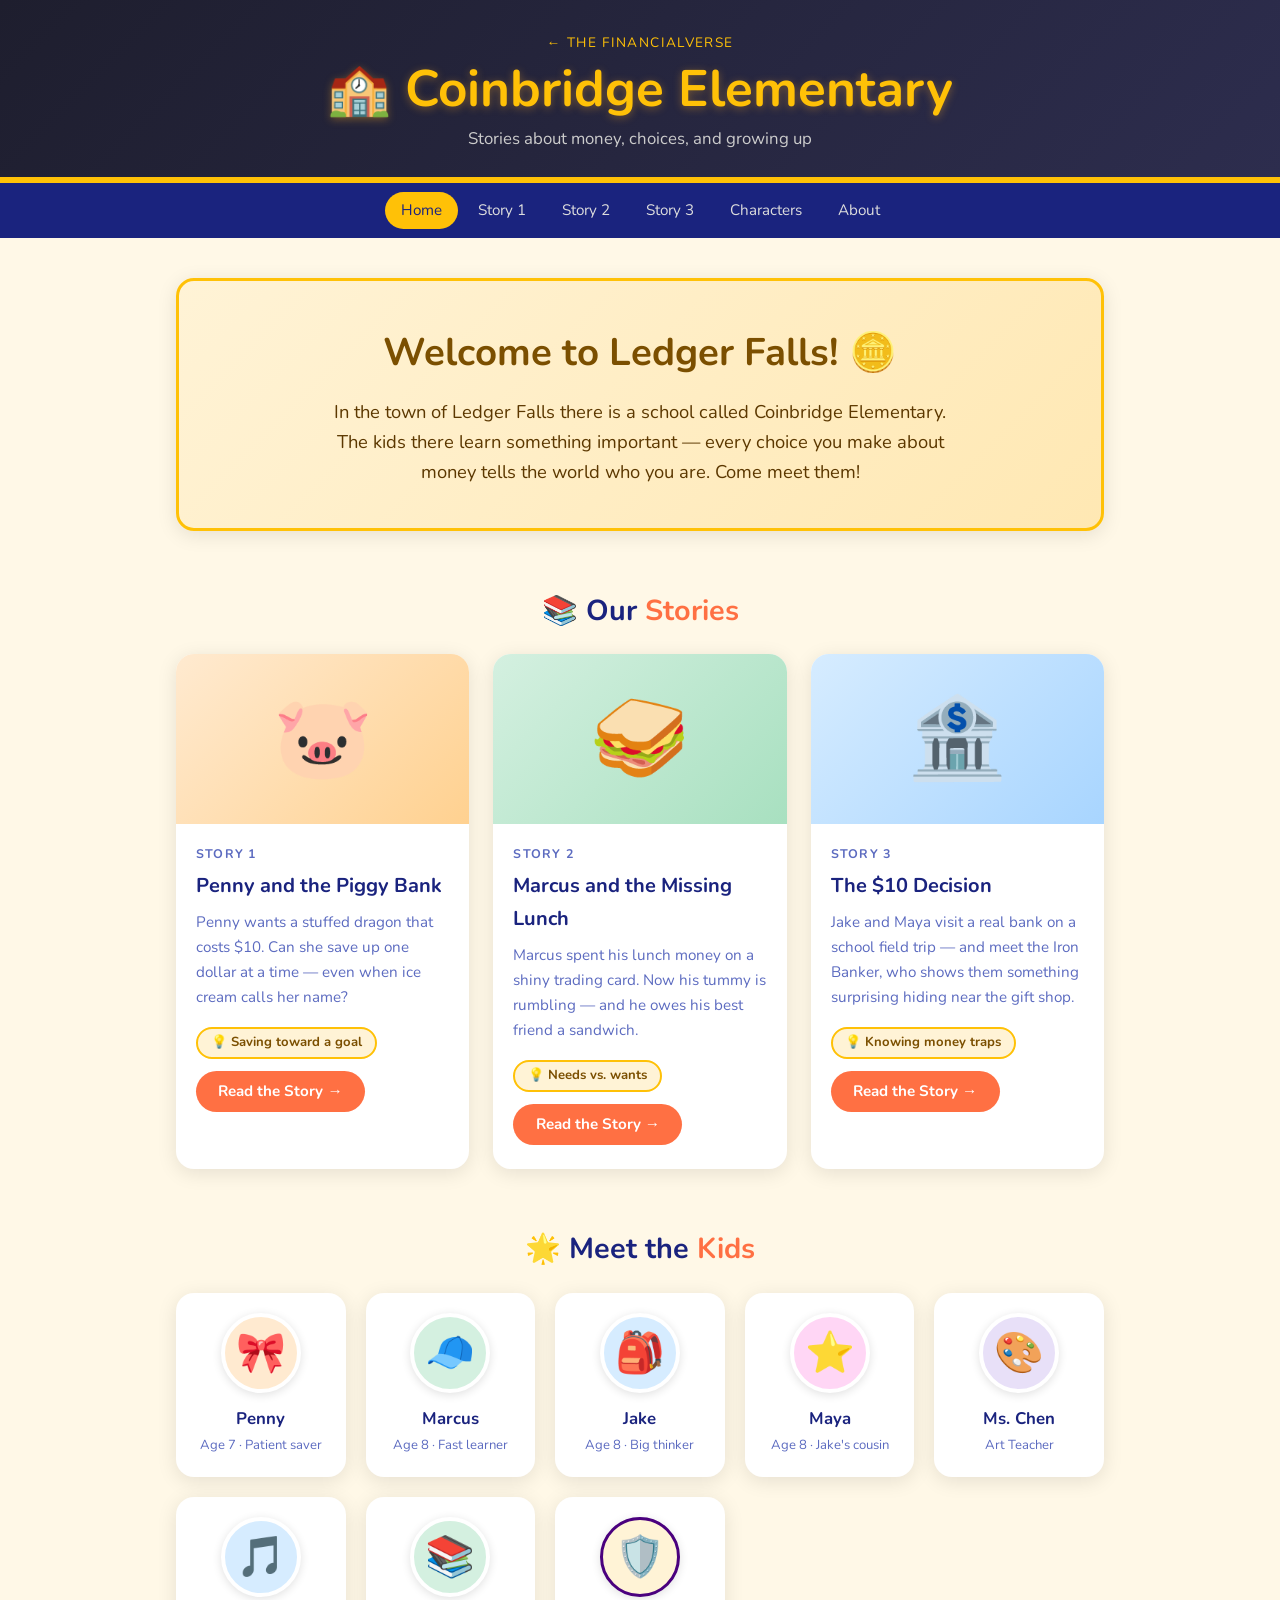
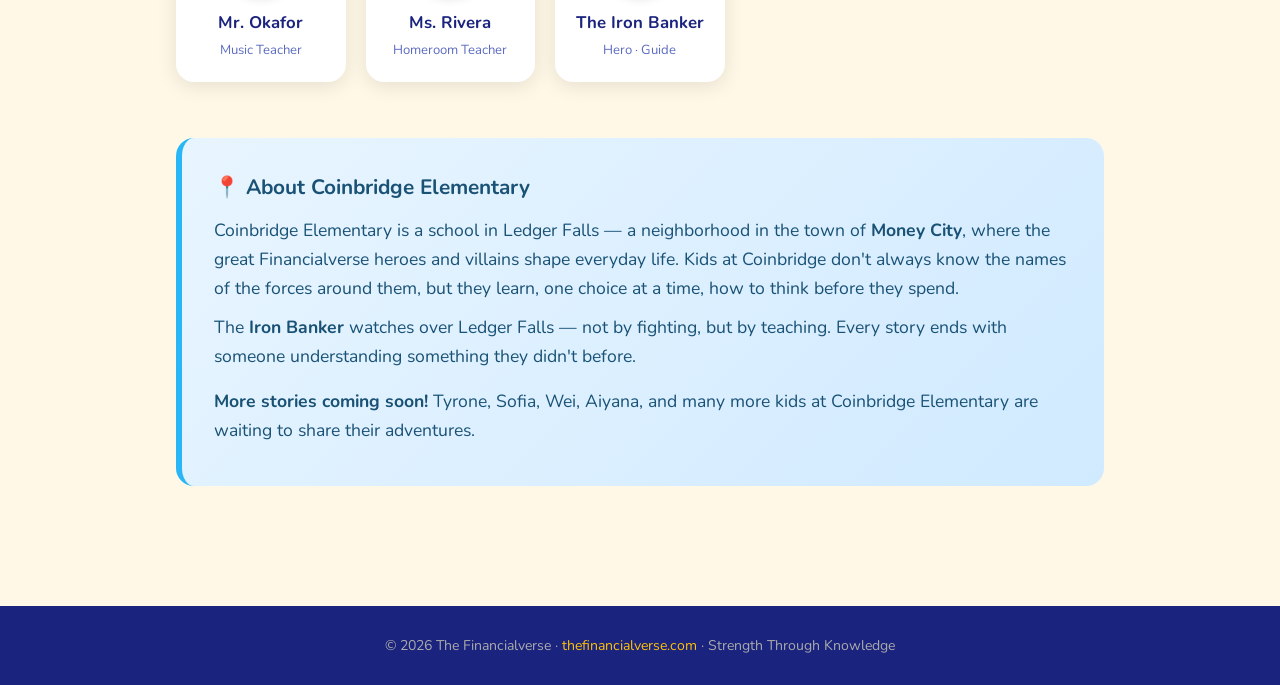
==== index.html @ 848fa271 "Add initial HTML structure for Coinbridge Elementary" ====
<!DOCTYPE html>
<html lang="en">
<head>
  <meta charset="utf-8" />
  <meta name="viewport" content="width=device-width, initial-scale=1" />
  <title>Coinbridge Elementary — The Financialverse for Kids</title>
  <meta name="description" content="Stories about money, choices, and growing up — for kids of all ages. Welcome to Coinbridge Elementary!" />
  <link rel="stylesheet" href="kids.css" />
  <link href="https://fonts.googleapis.com/css2?family=Nunito:wght@400;600;700;800;900&display=swap" rel="stylesheet" />
</head>
<body>

  <!-- HEADER -->
  <header class="site-header">
    <div class="logo-top"><a href="https://thefinancialverse.com">← The Financialverse</a></div>
    <h1>🏫 Coinbridge Elementary</h1>
    <p class="tagline">Stories about money, choices, and growing up</p>
  </header>

  <!-- NAV -->
  <nav class="site-nav">
    <a href="index.html" class="active">Home</a>
    <a href="story01.html">Story 1</a>
    <a href="story02.html">Story 2</a>
    <a href="story03.html">Story 3</a>
    <a href="#characters">Characters</a>
    <a href="#about">About</a>
  </nav>

  <main>

    <!-- HERO -->
    <div class="hero-banner">
      <h2>Welcome to Ledger Falls! 🪙</h2>
      <p>
        In the town of Ledger Falls there is a school called Coinbridge Elementary.
        The kids there learn something important — every choice you make about money
        tells the world who you are. Come meet them!
      </p>
    </div>

    <!-- STORIES -->
    <section id="stories">
      <h2 class="section-title">📚 Our <span>Stories</span></h2>
      <div class="story-grid">

        <div class="story-card">
          <div class="story-card-art orange">🐷</div>
          <div class="story-card-body">
            <div class="story-num">Story 1</div>
            <h3>Penny and the Piggy Bank</h3>
            <p>Penny wants a stuffed dragon that costs $10. Can she save up one dollar at a time — even when ice cream calls her name?</p>
            <span class="lesson-tag">💡 Saving toward a goal</span><br />
            <a class="read-btn" href="story01.html">Read the Story →</a>
          </div>
        </div>

        <div class="story-card">
          <div class="story-card-art green">🥪</div>
          <div class="story-card-body">
            <div class="story-num">Story 2</div>
            <h3>Marcus and the Missing Lunch</h3>
            <p>Marcus spent his lunch money on a shiny trading card. Now his tummy is rumbling — and he owes his best friend a sandwich.</p>
            <span class="lesson-tag">💡 Needs vs. wants</span><br />
            <a class="read-btn" href="story02.html">Read the Story →</a>
          </div>
        </div>

        <div class="story-card">
          <div class="story-card-art blue">🏦</div>
          <div class="story-card-body">
            <div class="story-num">Story 3</div>
            <h3>The $10 Decision</h3>
            <p>Jake and Maya visit a real bank on a school field trip — and meet the Iron Banker, who shows them something surprising hiding near the gift shop.</p>
            <span class="lesson-tag">💡 Knowing money traps</span><br />
            <a class="read-btn" href="story03.html">Read the Story →</a>
          </div>
        </div>

      </div>
    </section>

    <!-- CHARACTERS -->
    <section id="characters">
      <h2 class="section-title">🌟 Meet the <span>Kids</span></h2>
      <div class="character-grid">

        <div class="char-card">
          <div class="char-avatar" style="background:#FFEAD0;">🎀</div>
          <h4>Penny</h4>
          <div class="char-role">Age 7 · Patient saver</div>
        </div>

        <div class="char-card">
          <div class="char-avatar" style="background:#D4F0E0;">🧢</div>
          <h4>Marcus</h4>
          <div class="char-role">Age 8 · Fast learner</div>
        </div>

        <div class="char-card">
          <div class="char-avatar" style="background:#D6ECFF;">🎒</div>
          <h4>Jake</h4>
          <div class="char-role">Age 8 · Big thinker</div>
        </div>

        <div class="char-card">
          <div class="char-avatar" style="background:#FFD6F5;">⭐</div>
          <h4>Maya</h4>
          <div class="char-role">Age 8 · Jake's cousin</div>
        </div>

        <div class="char-card">
          <div class="char-avatar" style="background:#E8E0F8;">🎨</div>
          <h4>Ms. Chen</h4>
          <div class="char-role">Art Teacher</div>
        </div>

        <div class="char-card">
          <div class="char-avatar" style="background:#D6ECFF;">🎵</div>
          <h4>Mr. Okafor</h4>
          <div class="char-role">Music Teacher</div>
        </div>

        <div class="char-card">
          <div class="char-avatar" style="background:#D4F0E0;">📚</div>
          <h4>Ms. Rivera</h4>
          <div class="char-role">Homeroom Teacher</div>
        </div>

        <div class="char-card">
          <div class="char-avatar" style="background:#FFF3D6; border: 3px solid #4A007E;">🛡️</div>
          <h4>The Iron Banker</h4>
          <div class="char-role">Hero · Guide</div>
        </div>

      </div>
    </section>

    <!-- ABOUT -->
    <section id="about">
      <div class="about-box">
        <h3>📍 About Coinbridge Elementary</h3>
        <p>
          Coinbridge Elementary is a school in Ledger Falls — a neighborhood in the town of
          <strong>Money City</strong>, where the great Financialverse heroes and villains shape everyday life.
          Kids at Coinbridge don't always know the names of the forces around them, but they learn,
          one choice at a time, how to think before they spend.
        </p>
        <p>
          The <strong>Iron Banker</strong> watches over Ledger Falls — not by fighting, but by teaching.
          Every story ends with someone understanding something they didn't before.
        </p>
        <p style="margin-top:1rem;">
          <strong>More stories coming soon!</strong> Tyrone, Sofia, Wei, Aiyana, and many more
          kids at Coinbridge Elementary are waiting to share their adventures.
        </p>
      </div>
    </section>

  </main>

  <footer class="site-footer">
    <p>© 2026 The Financialverse · <a href="https://thefinancialverse.com">thefinancialverse.com</a> · Strength Through Knowledge</p>
  </footer>

</body>
</html>
---- kids.css ----
/* kids.css — kids.thefinancialverse.com
   Style: warm, cheerful, readable for ages 5–8
   Fonts: Nunito (Google Fonts)
*/

* { box-sizing: border-box; margin: 0; padding: 0; }

:root {
  --bg:       #FFF8E7;
  --bg-warm:  #FFF3D6;
  --orange:   #FF7043;
  --green:    #66BB6A;
  --blue:     #29B6F6;
  --gold:     #FFC107;
  --navy:     #1A237E;
  --dark:     #1A237E;
  --text:     #1A237E;
  --text-lt:  #5C6BC0;
  --radius:   18px;
  --shadow:   0 4px 20px rgba(0,0,0,0.10);
}

body {
  font-family: 'Nunito', 'Comic Sans MS', cursive, sans-serif;
  background-color: var(--bg);
  color: var(--text);
  line-height: 1.65;
  font-size: 1.1rem;
}

/* ── HEADER ── */
.site-header {
  background: linear-gradient(135deg, #1E1E2E 0%, #2D2D4E 100%);
  padding: 2rem 1rem 1.5rem;
  text-align: center;
  border-bottom: 6px solid var(--gold);
}
.site-header .logo-top {
  font-size: 0.85rem;
  color: #aaa;
  letter-spacing: 0.1em;
  text-transform: uppercase;
  margin-bottom: 0.4rem;
}
.site-header .logo-top a {
  color: var(--gold);
  text-decoration: none;
}
.site-header h1 {
  font-size: clamp(2rem, 6vw, 3.2rem);
  color: var(--gold);
  text-shadow: 0 2px 8px rgba(245,166,35,0.4);
  line-height: 1.1;
}
.site-header .tagline {
  color: #ccc;
  font-size: 1.05rem;
  margin-top: 0.5rem;
}

/* ── NAV ── */
.site-nav {
  background: var(--dark);
  display: flex;
  flex-wrap: wrap;
  justify-content: center;
  gap: 0.25rem;
  padding: 0.6rem 1rem;
}
.site-nav a {
  color: #ddd;
  text-decoration: none;
  padding: 0.35rem 1rem;
  border-radius: 999px;
  font-size: 0.95rem;
  transition: background 0.2s, color 0.2s;
}
.site-nav a:hover, .site-nav a.active {
  background: var(--gold);
  color: var(--dark);
}

/* ── MAIN LAYOUT ── */
main {
  max-width: 960px;
  margin: 0 auto;
  padding: 2.5rem 1rem 4rem;
}

section { margin-bottom: 3.5rem; }

.section-title {
  font-size: 1.8rem;
  color: var(--dark);
  margin-bottom: 1.25rem;
  text-align: center;
}
.section-title span { color: var(--orange); }

/* ── HERO BANNER ── */
.hero-banner {
  background: linear-gradient(135deg, #FFF3D6 0%, #FFE8B3 100%);
  border-radius: var(--radius);
  padding: 2.5rem 2rem;
  text-align: center;
  border: 3px solid var(--gold);
  box-shadow: var(--shadow);
  margin-bottom: 3.5rem;
}
.hero-banner h2 {
  font-size: clamp(1.6rem, 5vw, 2.4rem);
  color: #7B4F00;
  margin-bottom: 0.75rem;
}
.hero-banner p {
  font-size: 1.15rem;
  color: #5C3800;
  max-width: 620px;
  margin: 0 auto;
}

/* ── STORY CARDS ── */
.story-grid {
  display: grid;
  grid-template-columns: repeat(auto-fill, minmax(270px, 1fr));
  gap: 1.5rem;
}
.story-card {
  background: #fff;
  border-radius: var(--radius);
  box-shadow: var(--shadow);
  overflow: hidden;
  transition: transform 0.2s, box-shadow 0.2s;
  text-decoration: none;
  color: var(--text);
  display: flex;
  flex-direction: column;
}
.story-card:hover {
  transform: translateY(-4px);
  box-shadow: 0 8px 30px rgba(0,0,0,0.15);
}
.story-card-art {
  height: 170px;
  display: flex;
  align-items: center;
  justify-content: center;
  font-size: 5rem;
  line-height: 1;
}
.story-card-art.orange { background: linear-gradient(135deg,#FFEAD0,#FFD190); }
.story-card-art.green  { background: linear-gradient(135deg,#D4F0E0,#A8E0C0); }
.story-card-art.blue   { background: linear-gradient(135deg,#D6ECFF,#A8D5FF); }
.story-card-body {
  padding: 1.25rem 1.25rem 1.5rem;
  flex: 1;
}
.story-num {
  font-size: 0.78rem;
  font-weight: 700;
  letter-spacing: 0.1em;
  text-transform: uppercase;
  color: var(--text-lt);
  margin-bottom: 0.25rem;
}
.story-card-body h3 {
  font-size: 1.25rem;
  margin-bottom: 0.5rem;
  color: var(--dark);
}
.story-card-body p {
  font-size: 0.95rem;
  color: var(--text-lt);
  margin-bottom: 1rem;
}
.lesson-tag {
  display: inline-block;
  background: var(--bg-warm);
  border: 2px solid var(--gold);
  border-radius: 999px;
  padding: 0.2rem 0.8rem;
  font-size: 0.82rem;
  color: #7B4F00;
  font-weight: 700;
}
.read-btn {
  display: inline-block;
  margin-top: 0.75rem;
  background: var(--orange);
  color: #fff;
  padding: 0.5rem 1.4rem;
  border-radius: 999px;
  font-size: 0.95rem;
  font-weight: 700;
  text-decoration: none;
  transition: background 0.2s;
}
.read-btn:hover { background: #e07800; }

/* ── CHARACTER CARDS ── */
.character-grid {
  display: grid;
  grid-template-columns: repeat(auto-fill, minmax(160px, 1fr));
  gap: 1.25rem;
}
.char-card {
  background: #fff;
  border-radius: var(--radius);
  box-shadow: var(--shadow);
  padding: 1.25rem 1rem;
  text-align: center;
}
.char-avatar {
  width: 80px;
  height: 80px;
  border-radius: 50%;
  display: flex;
  align-items: center;
  justify-content: center;
  font-size: 2.5rem;
  margin: 0 auto 0.75rem;
  border: 4px solid #fff;
  box-shadow: 0 2px 10px rgba(0,0,0,0.12);
}
.char-card h4 {
  font-size: 1.05rem;
  margin-bottom: 0.2rem;
  color: var(--dark);
}
.char-card .char-role {
  font-size: 0.82rem;
  color: var(--text-lt);
}

/* ── ABOUT SECTION ── */
.about-box {
  background: linear-gradient(135deg,#E8F5FF,#D0EAFF);
  border-radius: var(--radius);
  padding: 2rem;
  border-left: 6px solid var(--blue);
}
.about-box h3 { color: #1A5276; margin-bottom: 0.75rem; font-size: 1.3rem; }
.about-box p  { color: #1A5276; margin-bottom: 0.6rem; }

/* ── STORY PAGE ── */
.story-header {
  text-align: center;
  padding: 2rem 1rem 1.5rem;
  border-radius: var(--radius);
  margin-bottom: 2.5rem;
}
.story-header .story-num-lg {
  font-size: 0.85rem;
  font-weight: 700;
  letter-spacing: 0.12em;
  text-transform: uppercase;
  margin-bottom: 0.4rem;
}
.story-header h1 {
  font-size: clamp(1.8rem, 6vw, 2.8rem);
  line-height: 1.15;
  margin-bottom: 0.6rem;
}
.story-header .chars-line {
  font-size: 1rem;
  color: var(--text-lt);
}
.story-header .lesson-banner {
  display: inline-block;
  margin-top: 0.75rem;
  background: var(--dark);
  color: var(--gold);
  padding: 0.4rem 1.2rem;
  border-radius: 999px;
  font-size: 0.9rem;
  font-weight: 700;
}

/* color themes per story */
.story-orange .story-header { background: linear-gradient(135deg,#FFEAD0,#FFD190); }
.story-orange .story-header h1 { color: #7B3800; }
.story-orange .story-header .story-num-lg { color: #C06000; }
.story-green  .story-header { background: linear-gradient(135deg,#D4F0E0,#A8DFC0); }
.story-green  .story-header h1 { color: #145A32; }
.story-green  .story-header .story-num-lg { color: #1E8449; }
.story-blue   .story-header { background: linear-gradient(135deg,#D6ECFF,#A8D5FF); }
.story-blue   .story-header h1 { color: #1A3A5C; }
.story-blue   .story-header .story-num-lg { color: #2471A3; }

/* ── STORY PANELS ── */
.panel-list { display: flex; flex-direction: column; gap: 1.5rem; }
.panel {
  display: grid;
  grid-template-columns: 140px 1fr;
  gap: 1.25rem;
  background: #fff;
  border-radius: var(--radius);
  box-shadow: var(--shadow);
  overflow: hidden;
  align-items: stretch;
}
.panel-art {
  display: flex;
  align-items: center;
  justify-content: center;
  font-size: 3rem;
  min-height: 120px;
  padding: 1rem 0.5rem;
}
.panel-art.orange { background: #FFEAD0; }
.panel-art.green  { background: #D4F0E0; }
.panel-art.blue   { background: #D6ECFF; }
.panel-art.shadow { background: #E8E0F0; }
.panel-art.gold   { background: #FFF3D6; }
.panel-body {
  padding: 1.25rem 1.25rem 1.25rem 0;
  display: flex;
  flex-direction: column;
  justify-content: center;
}
.panel-num {
  font-size: 0.75rem;
  font-weight: 700;
  letter-spacing: 0.1em;
  text-transform: uppercase;
  color: var(--text-lt);
  margin-bottom: 0.35rem;
}
.panel-narration {
  font-size: 1.05rem;
  font-style: italic;
  color: #444;
  margin-bottom: 0.6rem;
}
.speech-bubble {
  background: var(--bg-warm);
  border-left: 4px solid var(--gold);
  border-radius: 0 10px 10px 0;
  padding: 0.4rem 0.75rem;
  font-size: 0.95rem;
  color: var(--dark);
  margin-top: 0.35rem;
}
.speech-bubble .speaker {
  font-size: 0.78rem;
  font-weight: 700;
  color: var(--text-lt);
  display: block;
  margin-bottom: 0.15rem;
}
.panel-scene {
  font-size: 0.82rem;
  color: var(--text-lt);
  margin-bottom: 0.5rem;
}

/* ── LESSON CALLOUT ── */
.lesson-callout {
  background: var(--dark);
  color: var(--gold);
  text-align: center;
  border-radius: var(--radius);
  padding: 2rem;
  margin: 2.5rem 0;
  font-size: 1.4rem;
  font-weight: 700;
  line-height: 1.4;
  box-shadow: var(--shadow);
}

/* ── STORY NAV ── */
.story-nav {
  display: flex;
  justify-content: space-between;
  flex-wrap: wrap;
  gap: 1rem;
  margin-top: 2rem;
}
.story-nav a {
  display: inline-block;
  background: var(--orange);
  color: #fff;
  padding: 0.65rem 1.5rem;
  border-radius: 999px;
  text-decoration: none;
  font-weight: 700;
  font-size: 0.95rem;
  transition: background 0.2s;
}
.story-nav a:hover { background: #e07800; }
.story-nav a.back  { background: #888; }
.story-nav a.back:hover { background: #666; }

/* ── FOOTER ── */
.site-footer {
  background: var(--dark);
  color: #aaa;
  text-align: center;
  padding: 1.75rem 1rem;
  font-size: 0.88rem;
}
.site-footer a {
  color: var(--gold);
  text-decoration: none;
}

/* ── RESPONSIVE ── */
@media (max-width: 560px) {
  .panel { grid-template-columns: 90px 1fr; }
  .panel-art { font-size: 2rem; min-height: 90px; }
  .character-grid { grid-template-columns: repeat(auto-fill, minmax(130px, 1fr)); }
}
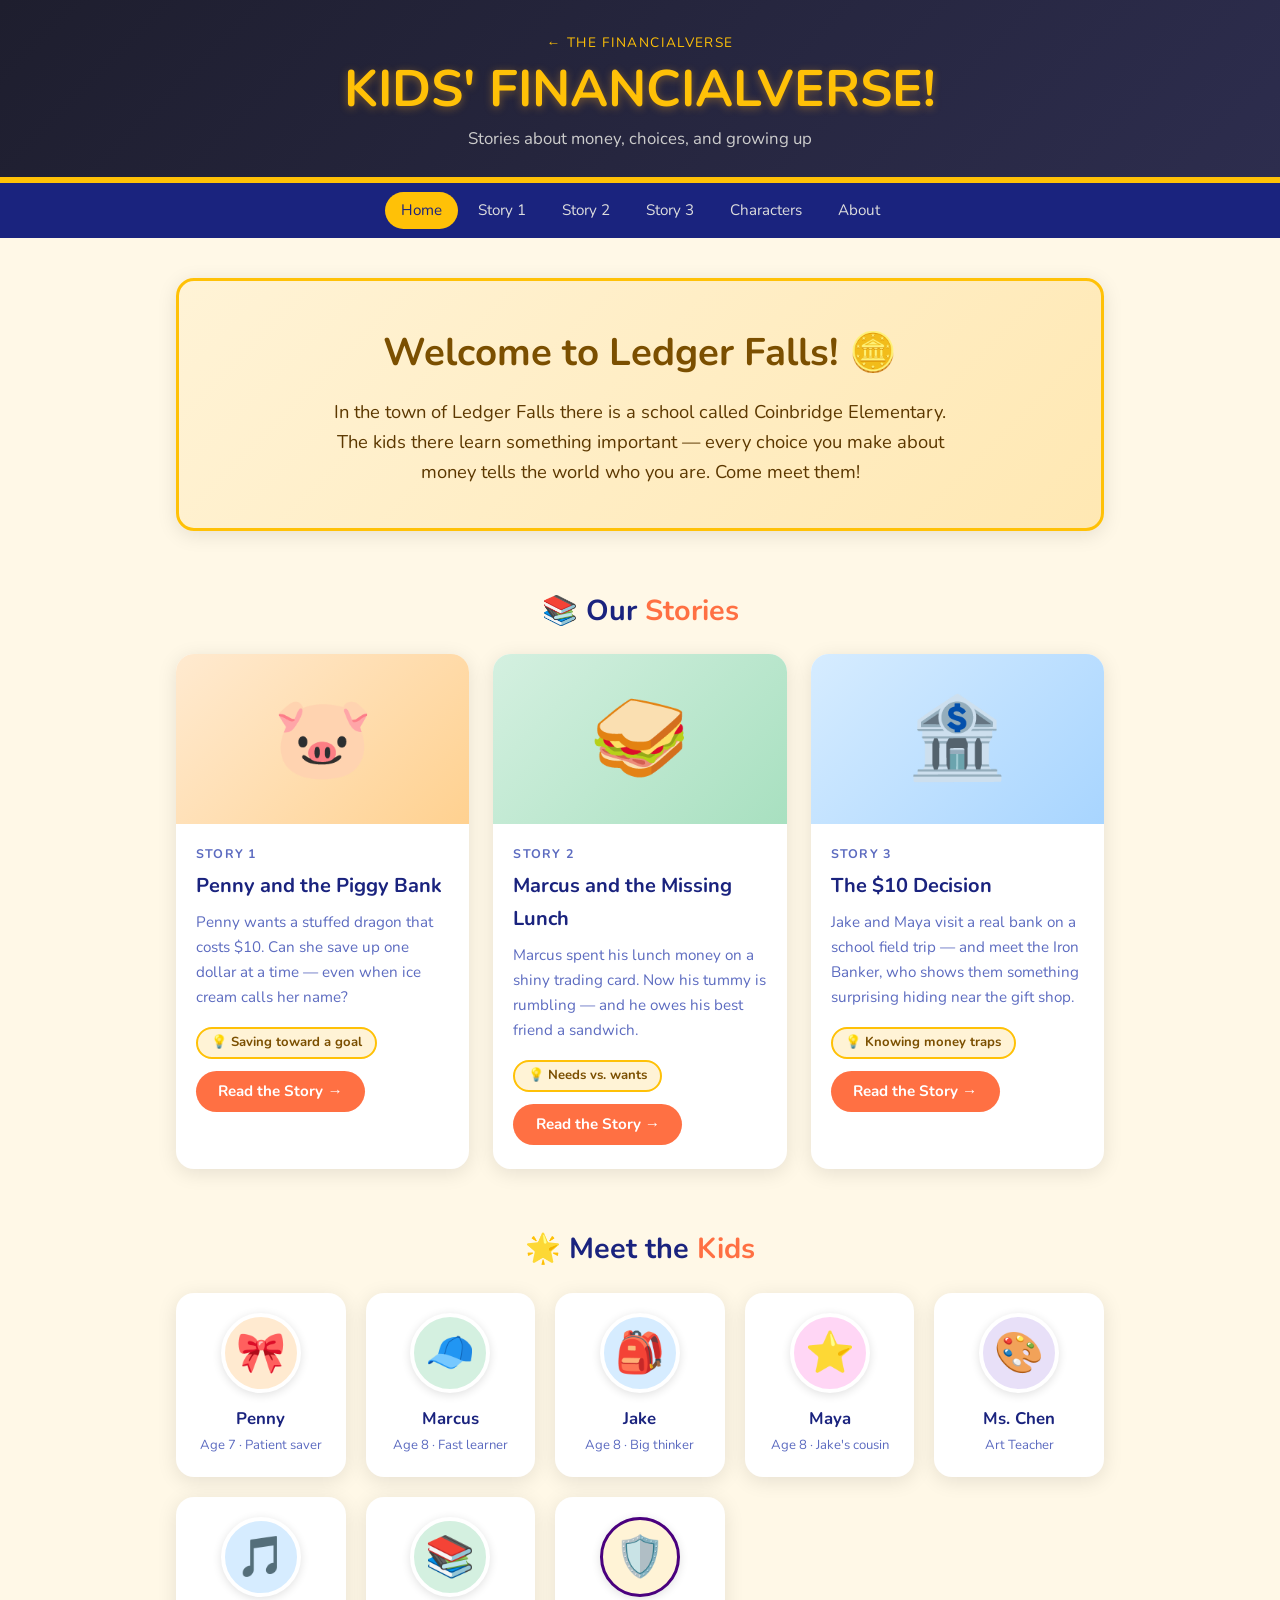
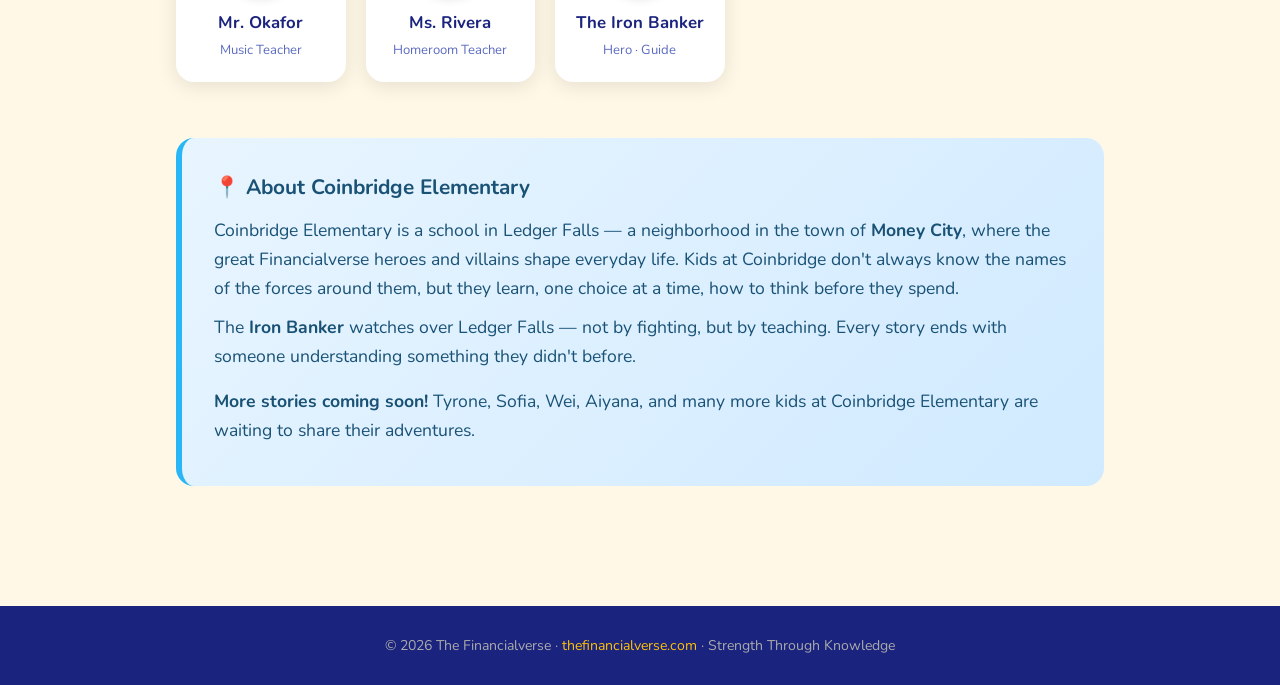
==== commit 5fbc7f2e: "Update index.html" ====
--- a/index.html
+++ b/index.html
@@ -13,7 +13,7 @@
   <!-- HEADER -->
   <header class="site-header">
     <div class="logo-top"><a href="https://thefinancialverse.com">← The Financialverse</a></div>
-    <h1>🏫 Coinbridge Elementary</h1>
+    <h1>KIDS' FINANCIALVERSE!</h1>
     <p class="tagline">Stories about money, choices, and growing up</p>
   </header>
 
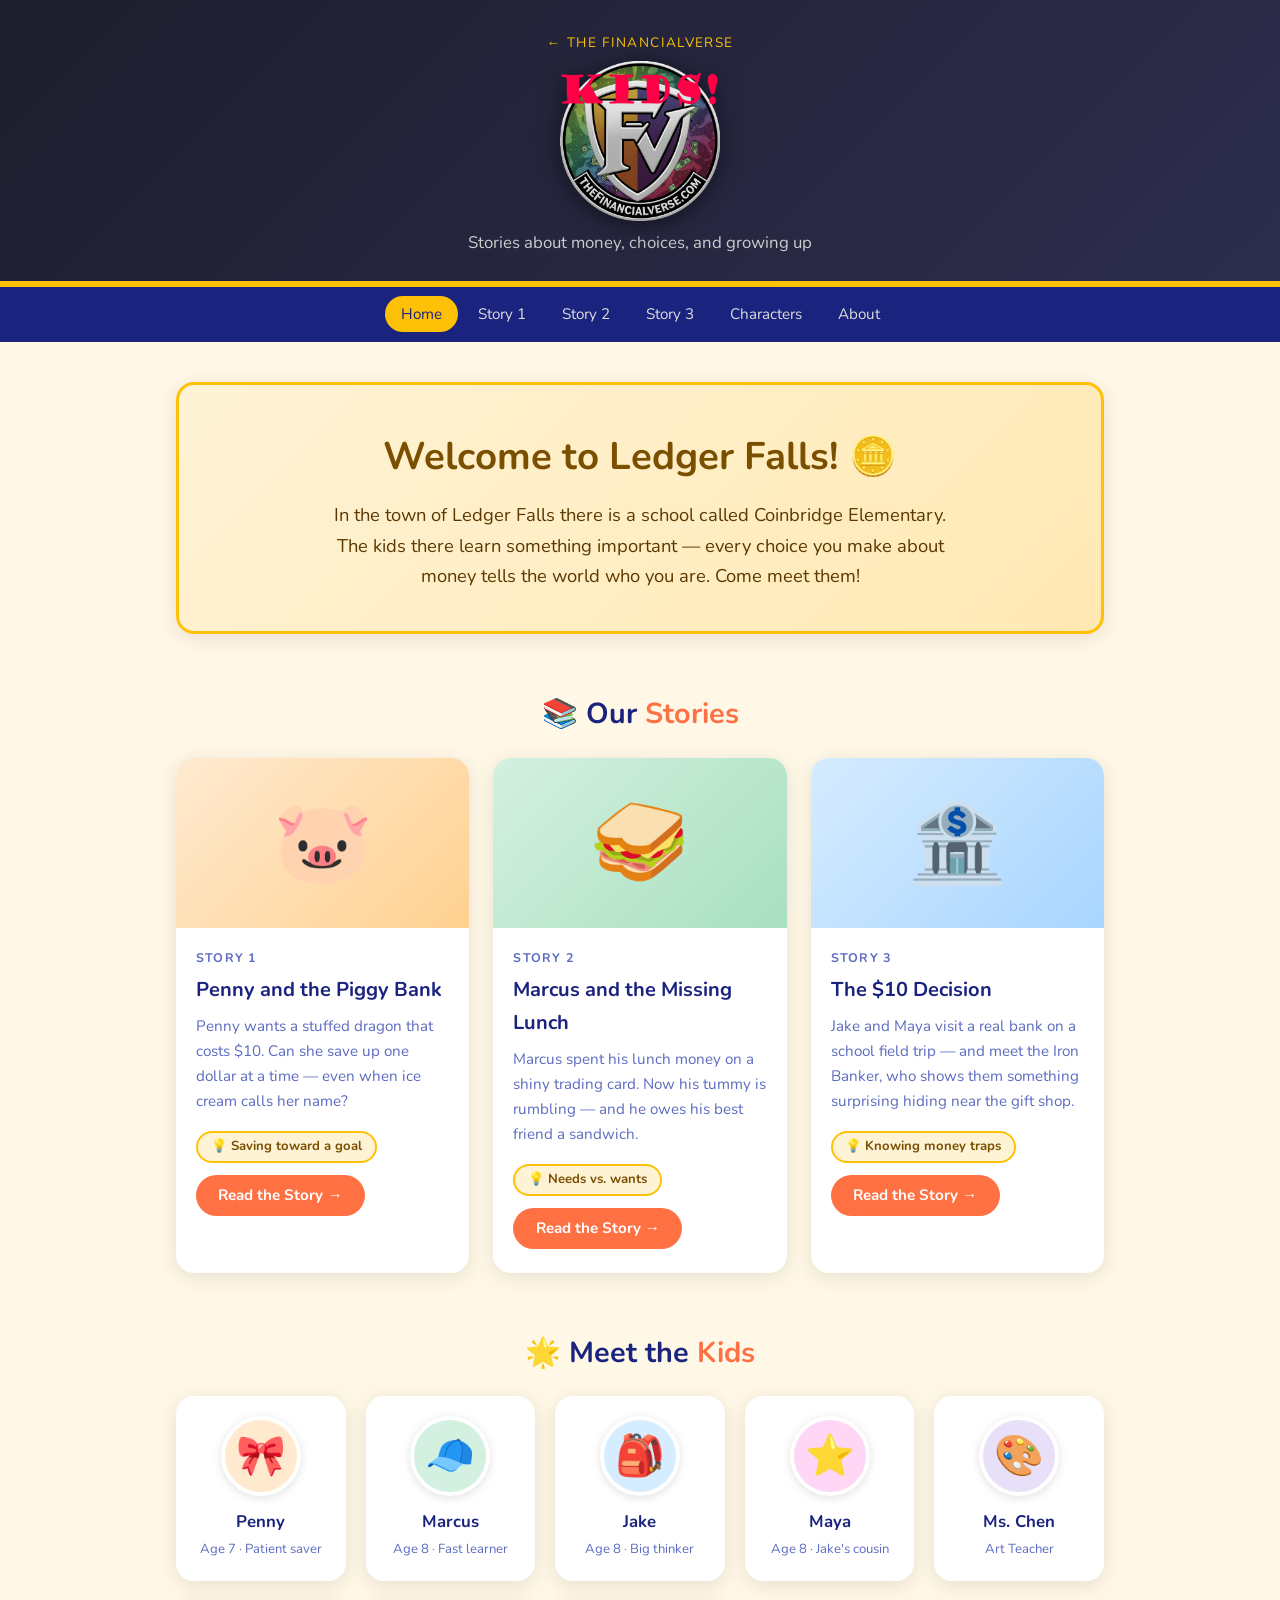
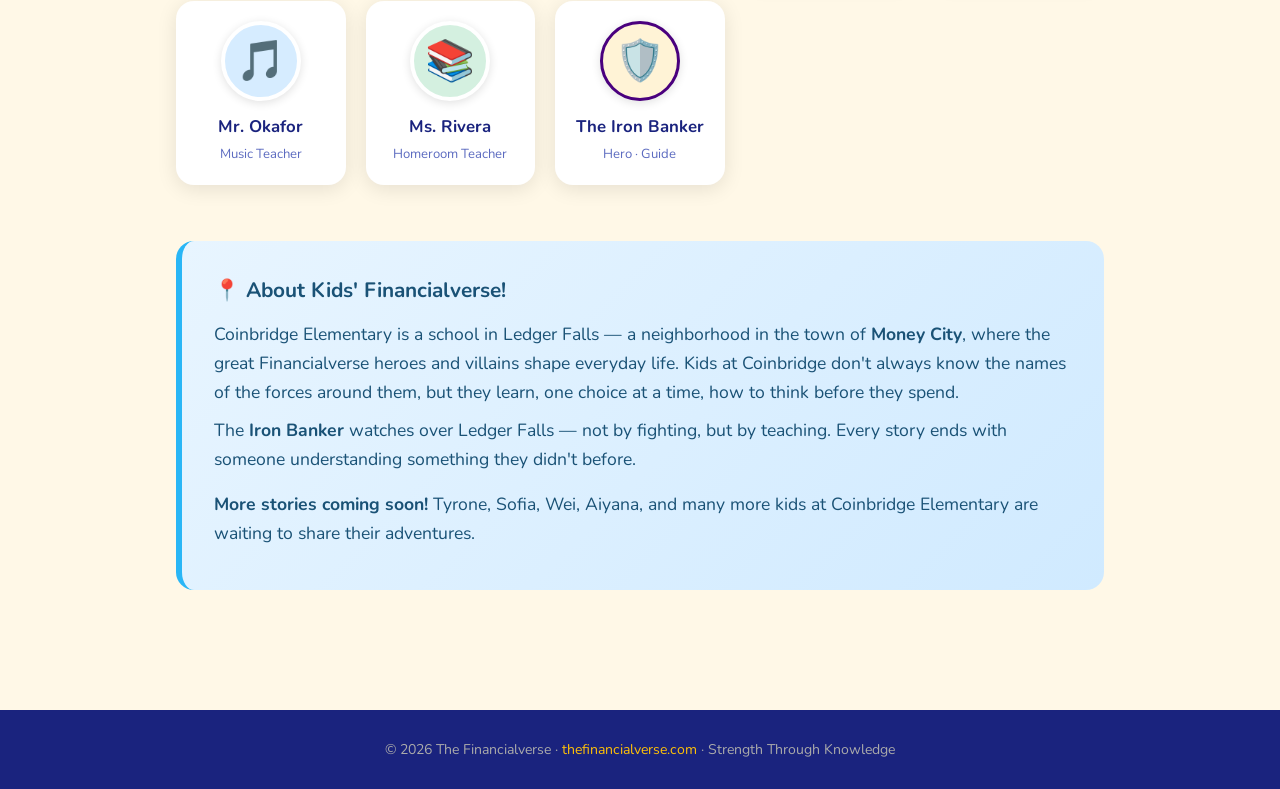
==== commit affc4b60: "Add Kids' Financialverse! logo, favicon, and branding update" ====
--- a/index.html
+++ b/index.html
@@ -3,8 +3,9 @@
 <head>
   <meta charset="utf-8" />
   <meta name="viewport" content="width=device-width, initial-scale=1" />
-  <title>Coinbridge Elementary — The Financialverse for Kids</title>
-  <meta name="description" content="Stories about money, choices, and growing up — for kids of all ages. Welcome to Coinbridge Elementary!" />
+  <title>Kids' Financialverse! — Stories About Money</title>
+  <meta name="description" content="Stories about money, choices, and growing up — for kids of all ages. Welcome to Kids' Financialverse!" />
+  <link rel="icon" href="favicon.ico" />
   <link rel="stylesheet" href="kids.css" />
   <link href="https://fonts.googleapis.com/css2?family=Nunito:wght@400;600;700;800;900&display=swap" rel="stylesheet" />
 </head>
@@ -13,7 +14,7 @@
   <!-- HEADER -->
   <header class="site-header">
     <div class="logo-top"><a href="https://thefinancialverse.com">← The Financialverse</a></div>
-    <h1>KIDS' FINANCIALVERSE!</h1>
+    <a href="index.html"><img src="kids-logo.png" alt="Kids' Financialverse!" class="site-logo" /></a>
     <p class="tagline">Stories about money, choices, and growing up</p>
   </header>
 
@@ -139,7 +140,7 @@
     <!-- ABOUT -->
     <section id="about">
       <div class="about-box">
-        <h3>📍 About Coinbridge Elementary</h3>
+        <h3>📍 About Kids' Financialverse!</h3>
         <p>
           Coinbridge Elementary is a school in Ledger Falls — a neighborhood in the town of
           <strong>Money City</strong>, where the great Financialverse heroes and villains shape everyday life.
--- a/kids.css
+++ b/kids.css
@@ -52,6 +52,13 @@
   text-shadow: 0 2px 8px rgba(245,166,35,0.4);
   line-height: 1.1;
 }
+.site-logo {
+  height: clamp(100px, 18vw, 160px);
+  width: auto;
+  display: block;
+  margin: 0 auto 0.25rem;
+  filter: drop-shadow(0 4px 12px rgba(0,0,0,0.5));
+}
 .site-header .tagline {
   color: #ccc;
   font-size: 1.05rem;
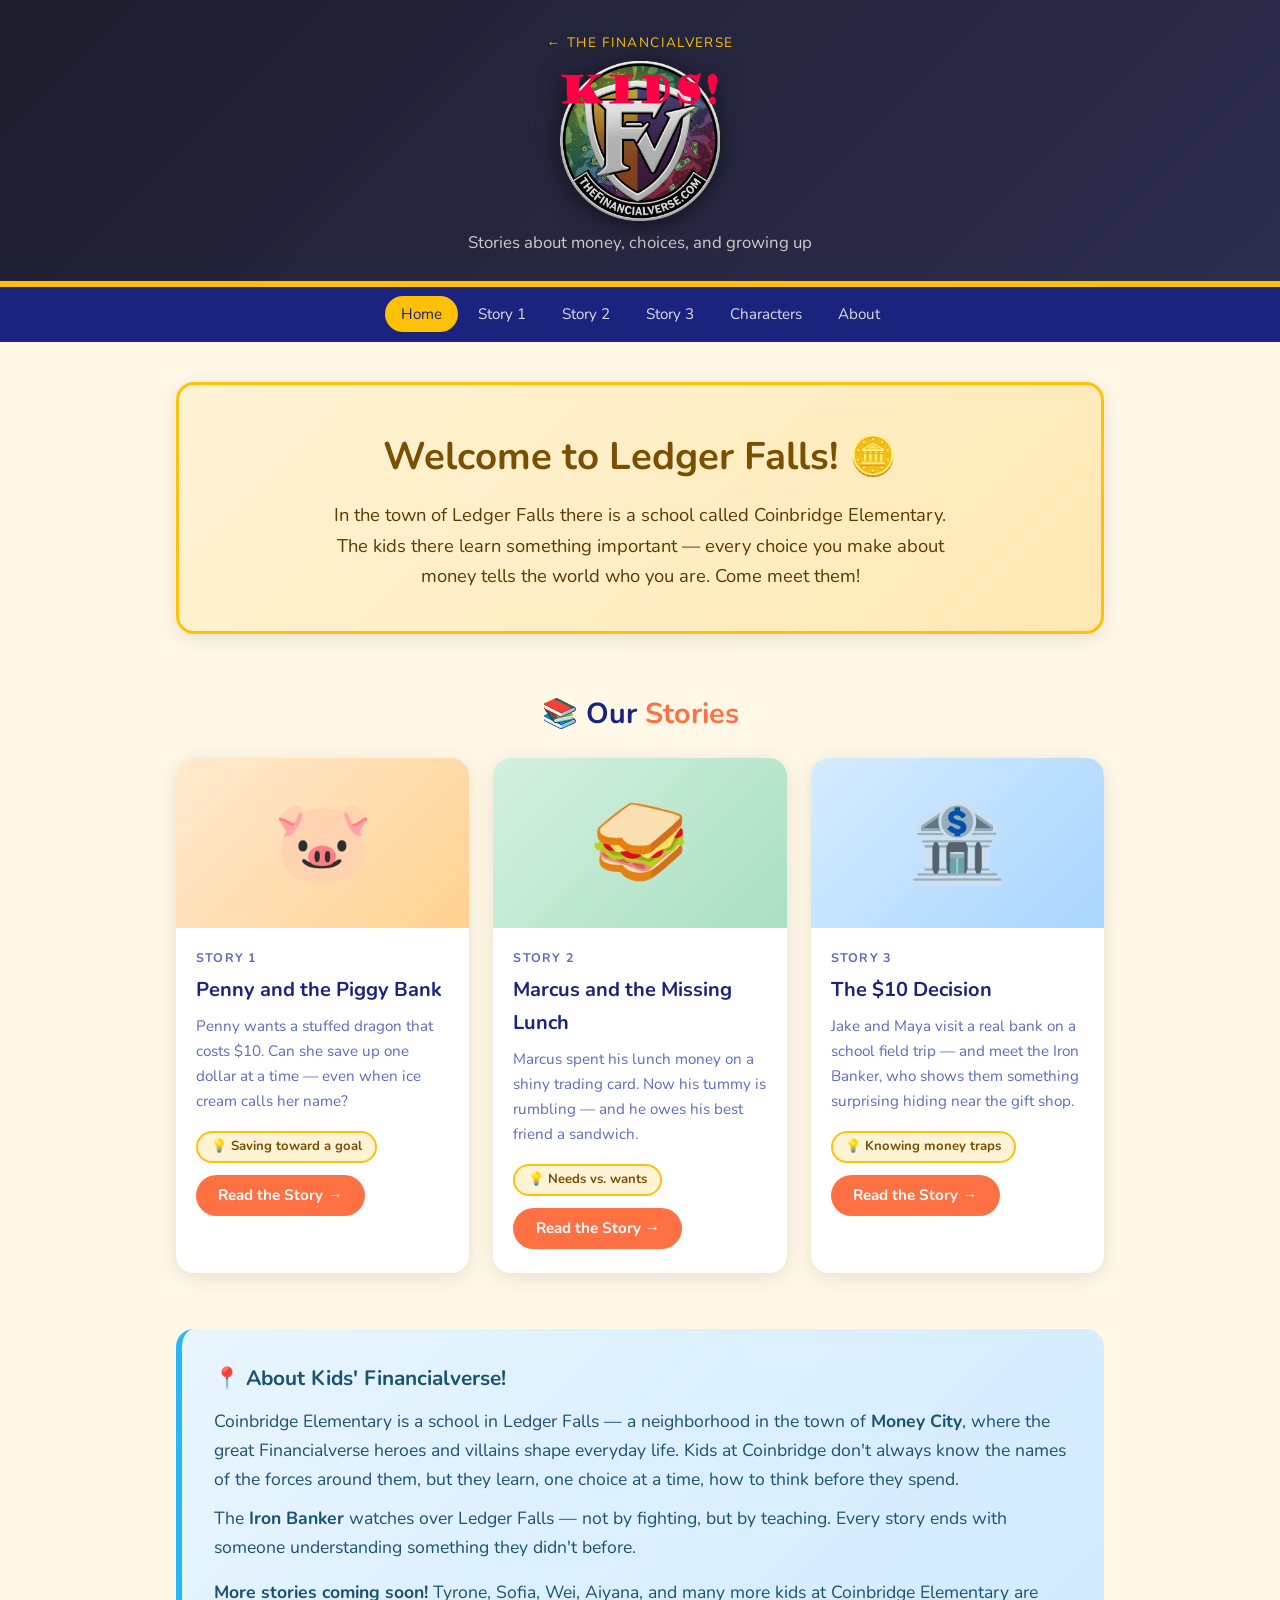
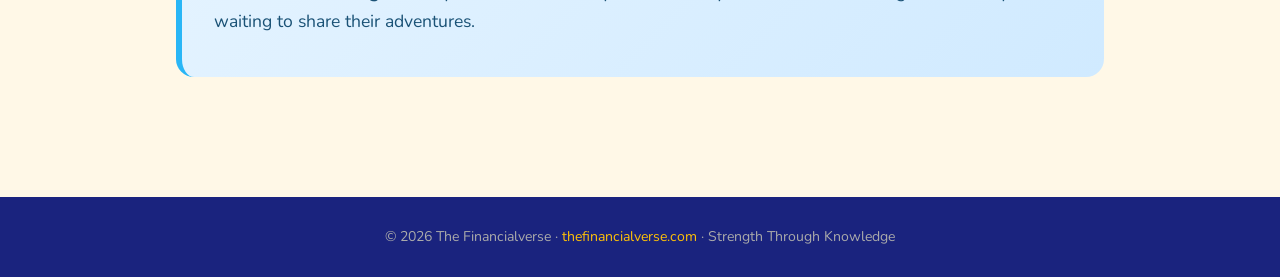
==== commit 6f03c142: "Remove characters section from index.html Removed the characters section from the index.html file." ====
--- a/index.html
+++ b/index.html
@@ -81,61 +81,7 @@
       </div>
     </section>
 
-    <!-- CHARACTERS -->
-    <section id="characters">
-      <h2 class="section-title">🌟 Meet the <span>Kids</span></h2>
-      <div class="character-grid">
-
-        <div class="char-card">
-          <div class="char-avatar" style="background:#FFEAD0;">🎀</div>
-          <h4>Penny</h4>
-          <div class="char-role">Age 7 · Patient saver</div>
-        </div>
-
-        <div class="char-card">
-          <div class="char-avatar" style="background:#D4F0E0;">🧢</div>
-          <h4>Marcus</h4>
-          <div class="char-role">Age 8 · Fast learner</div>
-        </div>
-
-        <div class="char-card">
-          <div class="char-avatar" style="background:#D6ECFF;">🎒</div>
-          <h4>Jake</h4>
-          <div class="char-role">Age 8 · Big thinker</div>
-        </div>
-
-        <div class="char-card">
-          <div class="char-avatar" style="background:#FFD6F5;">⭐</div>
-          <h4>Maya</h4>
-          <div class="char-role">Age 8 · Jake's cousin</div>
-        </div>
-
-        <div class="char-card">
-          <div class="char-avatar" style="background:#E8E0F8;">🎨</div>
-          <h4>Ms. Chen</h4>
-          <div class="char-role">Art Teacher</div>
-        </div>
-
-        <div class="char-card">
-          <div class="char-avatar" style="background:#D6ECFF;">🎵</div>
-          <h4>Mr. Okafor</h4>
-          <div class="char-role">Music Teacher</div>
-        </div>
-
-        <div class="char-card">
-          <div class="char-avatar" style="background:#D4F0E0;">📚</div>
-          <h4>Ms. Rivera</h4>
-          <div class="char-role">Homeroom Teacher</div>
-        </div>
-
-        <div class="char-card">
-          <div class="char-avatar" style="background:#FFF3D6; border: 3px solid #4A007E;">🛡️</div>
-          <h4>The Iron Banker</h4>
-          <div class="char-role">Hero · Guide</div>
-        </div>
-
-      </div>
-    </section>
+   
 
     <!-- ABOUT -->
     <section id="about">
